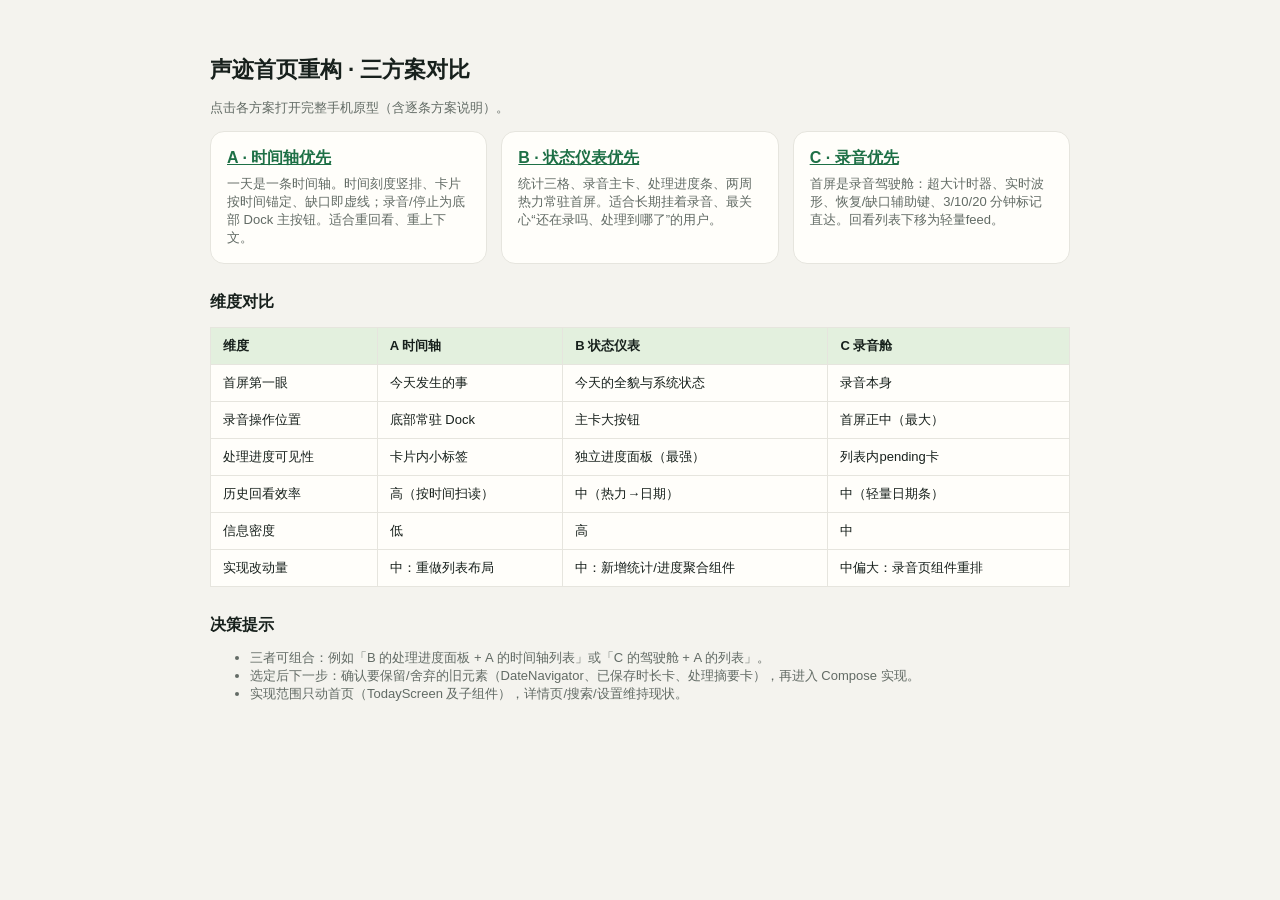
==== design/prototypes/home-redesign/index.html @ a59a0161 "设计：首页重构三方案原型（时间轴/状态仪表/录音舱） 静态 HTML 手机原型 + 对比决策页，供选择后进入 Compose 实现； 实现范围届时仅限 TodayScreen 及其子组件" ====
<!DOCTYPE html>
<html lang="zh-CN">
<head>
<meta charset="UTF-8">
<title>声迹首页重构 · 方案对比与决策</title>
<style>
  body { font-family: "PingFang SC", "Noto Sans SC", sans-serif; background:#F4F3EE; color:#17201C;
    max-width: 860px; margin: 0 auto; padding: 40px 20px; }
  h1 { font-size: 22px; } h2 { font-size: 16px; margin-top: 28px; }
  table { border-collapse: collapse; width: 100%; margin-top: 12px; background: #FFFEFA; font-size: 13px; }
  th, td { border: 1px solid #E6E5DE; padding: 9px 12px; text-align: left; vertical-align: top; }
  th { background: #E3F0DE; }
  a { color: #1E7046; font-weight: 600; }
  .cards { display: grid; grid-template-columns: repeat(3, 1fr); gap: 14px; margin-top: 14px; }
  .card { background:#FFFEFA; border:1px solid #E6E5DE; border-radius: 14px; padding: 16px; }
  .card b { display:block; margin-bottom: 6px; }
  .card p { font-size: 13px; color:#626B65; margin: 0; }
  .tip { font-size: 13px; color:#626B65; }
</style>
</head>
<body>
<h1>声迹首页重构 · 三方案对比</h1>
<p class="tip">点击各方案打开完整手机原型（含逐条方案说明）。</p>
<div class="cards">
  <div class="card"><b><a href="proposal-A-timeline.html">A · 时间轴优先</a></b>
    <p>一天是一条时间轴。时间刻度竖排、卡片按时间锚定、缺口即虚线；录音/停止为底部 Dock 主按钮。适合重回看、重上下文。</p></div>
  <div class="card"><b><a href="proposal-B-dashboard.html">B · 状态仪表优先</a></b>
    <p>统计三格、录音主卡、处理进度条、两周热力常驻首屏。适合长期挂着录音、最关心“还在录吗、处理到哪了”的用户。</p></div>
  <div class="card"><b><a href="proposal-C-recorder.html">C · 录音优先</a></b>
    <p>首屏是录音驾驶舱：超大计时器、实时波形、恢复/缺口辅助键、3/10/20 分钟标记直达。回看列表下移为轻量feed。</p></div>
</div>
<h2>维度对比</h2>
<table>
  <tr><th>维度</th><th>A 时间轴</th><th>B 状态仪表</th><th>C 录音舱</th></tr>
  <tr><td>首屏第一眼</td><td>今天发生的事</td><td>今天的全貌与系统状态</td><td>录音本身</td></tr>
  <tr><td>录音操作位置</td><td>底部常驻 Dock</td><td>主卡大按钮</td><td>首屏正中（最大）</td></tr>
  <tr><td>处理进度可见性</td><td>卡片内小标签</td><td>独立进度面板（最强）</td><td>列表内pending卡</td></tr>
  <tr><td>历史回看效率</td><td>高（按时间扫读）</td><td>中（热力→日期）</td><td>中（轻量日期条）</td></tr>
  <tr><td>信息密度</td><td>低</td><td>高</td><td>中</td></tr>
  <tr><td>实现改动量</td><td>中：重做列表布局</td><td>中：新增统计/进度聚合组件</td><td>中偏大：录音页组件重排</td></tr>
</table>
<h2>决策提示</h2>
<ul class="tip">
  <li>三者可组合：例如「B 的处理进度面板 + A 的时间轴列表」或「C 的驾驶舱 + A 的列表」。</li>
  <li>选定后下一步：确认要保留/舍弃的旧元素（DateNavigator、已保存时长卡、处理摘要卡），再进入 Compose 实现。</li>
  <li>实现范围只动首页（TodayScreen 及子组件），详情页/搜索/设置维持现状。</li>
</ul>
</body>
</html>
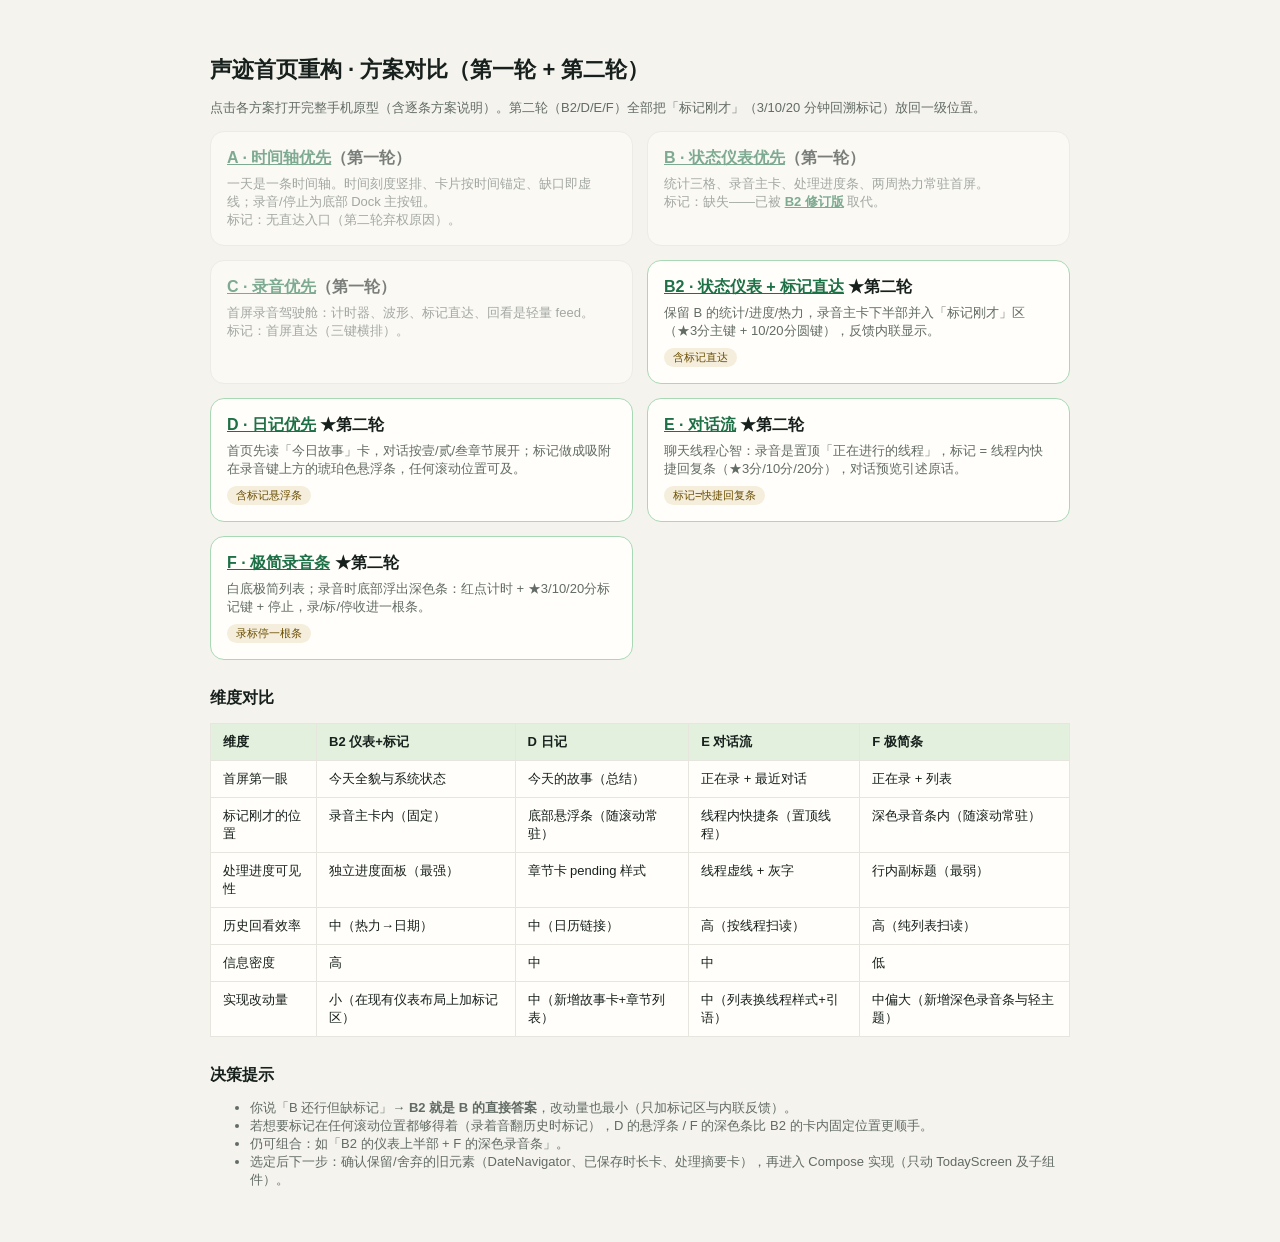
==== commit d6da7cda: "设计：首页重构第二轮方案（B2/D/E/F），全部补回「标记刚才」一级入口 - B2：B 的修订版，录音主卡并入琥珀色标记区（★3分主键+10/20分圆键）与内联反馈 - D 日记优先：今日故事卡+章" ====
--- a/design/prototypes/home-redesign/index.html
+++ b/design/prototypes/home-redesign/index.html
@@ -11,39 +11,55 @@
   th, td { border: 1px solid #E6E5DE; padding: 9px 12px; text-align: left; vertical-align: top; }
   th { background: #E3F0DE; }
   a { color: #1E7046; font-weight: 600; }
-  .cards { display: grid; grid-template-columns: repeat(3, 1fr); gap: 14px; margin-top: 14px; }
+  .cards { display: grid; grid-template-columns: repeat(2, 1fr); gap: 14px; margin-top: 14px; }
   .card { background:#FFFEFA; border:1px solid #E6E5DE; border-radius: 14px; padding: 16px; }
   .card b { display:block; margin-bottom: 6px; }
   .card p { font-size: 13px; color:#626B65; margin: 0; }
+  .card.new { border-color: #A9D8B4; }
+  .card .mk { display:inline-block; margin-top:8px; background:#F6EEDC; color:#694E00; border-radius:999px; padding:2px 9px; font-size:11px; }
   .tip { font-size: 13px; color:#626B65; }
+  .deprecated { opacity: .55; }
 </style>
 </head>
 <body>
-<h1>声迹首页重构 · 三方案对比</h1>
-<p class="tip">点击各方案打开完整手机原型（含逐条方案说明）。</p>
+<h1>声迹首页重构 · 方案对比（第一轮 + 第二轮）</h1>
+<p class="tip">点击各方案打开完整手机原型（含逐条方案说明）。第二轮（B2/D/E/F）全部把「标记刚才」（3/10/20 分钟回溯标记）放回一级位置。</p>
+
 <div class="cards">
-  <div class="card"><b><a href="proposal-A-timeline.html">A · 时间轴优先</a></b>
-    <p>一天是一条时间轴。时间刻度竖排、卡片按时间锚定、缺口即虚线；录音/停止为底部 Dock 主按钮。适合重回看、重上下文。</p></div>
-  <div class="card"><b><a href="proposal-B-dashboard.html">B · 状态仪表优先</a></b>
-    <p>统计三格、录音主卡、处理进度条、两周热力常驻首屏。适合长期挂着录音、最关心“还在录吗、处理到哪了”的用户。</p></div>
-  <div class="card"><b><a href="proposal-C-recorder.html">C · 录音优先</a></b>
-    <p>首屏是录音驾驶舱：超大计时器、实时波形、恢复/缺口辅助键、3/10/20 分钟标记直达。回看列表下移为轻量feed。</p></div>
+  <div class="card deprecated"><b><a href="proposal-A-timeline.html">A · 时间轴优先</a>（第一轮）</b>
+    <p>一天是一条时间轴。时间刻度竖排、卡片按时间锚定、缺口即虚线；录音/停止为底部 Dock 主按钮。<br>标记：无直达入口（第二轮弃权原因）。</p></div>
+  <div class="card deprecated"><b><a href="proposal-B-dashboard.html">B · 状态仪表优先</a>（第一轮）</b>
+    <p>统计三格、录音主卡、处理进度条、两周热力常驻首屏。<br>标记：缺失——已被 <a href="proposal-B2-dashboard-markers.html">B2 修订版</a> 取代。</p></div>
+  <div class="card deprecated"><b><a href="proposal-C-recorder.html">C · 录音优先</a>（第一轮）</b>
+    <p>首屏录音驾驶舱：计时器、波形、标记直达、回看是轻量 feed。<br>标记：首屏直达（三键横排）。</p></div>
+
+  <div class="card new"><b><a href="proposal-B2-dashboard-markers.html">B2 · 状态仪表 + 标记直达</a> ★第二轮</b>
+    <p>保留 B 的统计/进度/热力，录音主卡下半部并入「标记刚才」区（★3分主键 + 10/20分圆键），反馈内联显示。</p><span class="mk">含标记直达</span></div>
+  <div class="card new"><b><a href="proposal-D-journal.html">D · 日记优先</a> ★第二轮</b>
+    <p>首页先读「今日故事」卡，对话按壹/贰/叁章节展开；标记做成吸附在录音键上方的琥珀色悬浮条，任何滚动位置可及。</p><span class="mk">含标记悬浮条</span></div>
+  <div class="card new"><b><a href="proposal-E-chat.html">E · 对话流</a> ★第二轮</b>
+    <p>聊天线程心智：录音是置顶「正在进行的线程」，标记 = 线程内快捷回复条（★3分/10分/20分），对话预览引述原话。</p><span class="mk">标记=快捷回复条</span></div>
+  <div class="card new"><b><a href="proposal-F-minimal.html">F · 极简录音条</a> ★第二轮</b>
+    <p>白底极简列表；录音时底部浮出深色条：红点计时 + ★3/10/20分标记键 + 停止，录/标/停收进一根条。</p><span class="mk">录标停一根条</span></div>
 </div>
+
 <h2>维度对比</h2>
 <table>
-  <tr><th>维度</th><th>A 时间轴</th><th>B 状态仪表</th><th>C 录音舱</th></tr>
-  <tr><td>首屏第一眼</td><td>今天发生的事</td><td>今天的全貌与系统状态</td><td>录音本身</td></tr>
-  <tr><td>录音操作位置</td><td>底部常驻 Dock</td><td>主卡大按钮</td><td>首屏正中（最大）</td></tr>
-  <tr><td>处理进度可见性</td><td>卡片内小标签</td><td>独立进度面板（最强）</td><td>列表内pending卡</td></tr>
-  <tr><td>历史回看效率</td><td>高（按时间扫读）</td><td>中（热力→日期）</td><td>中（轻量日期条）</td></tr>
-  <tr><td>信息密度</td><td>低</td><td>高</td><td>中</td></tr>
-  <tr><td>实现改动量</td><td>中：重做列表布局</td><td>中：新增统计/进度聚合组件</td><td>中偏大：录音页组件重排</td></tr>
+  <tr><th>维度</th><th>B2 仪表+标记</th><th>D 日记</th><th>E 对话流</th><th>F 极简条</th></tr>
+  <tr><td>首屏第一眼</td><td>今天全貌与系统状态</td><td>今天的故事（总结）</td><td>正在录 + 最近对话</td><td>正在录 + 列表</td></tr>
+  <tr><td>标记刚才的位置</td><td>录音主卡内（固定）</td><td>底部悬浮条（随滚动常驻）</td><td>线程内快捷条（置顶线程）</td><td>深色录音条内（随滚动常驻）</td></tr>
+  <tr><td>处理进度可见性</td><td>独立进度面板（最强）</td><td>章节卡 pending 样式</td><td>线程虚线 + 灰字</td><td>行内副标题（最弱）</td></tr>
+  <tr><td>历史回看效率</td><td>中（热力→日期）</td><td>中（日历链接）</td><td>高（按线程扫读）</td><td>高（纯列表扫读）</td></tr>
+  <tr><td>信息密度</td><td>高</td><td>中</td><td>中</td><td>低</td></tr>
+  <tr><td>实现改动量</td><td>小（在现有仪表布局上加标记区）</td><td>中（新增故事卡+章节列表）</td><td>中（列表换线程样式+引语）</td><td>中偏大（新增深色录音条与轻主题）</td></tr>
 </table>
+
 <h2>决策提示</h2>
 <ul class="tip">
-  <li>三者可组合：例如「B 的处理进度面板 + A 的时间轴列表」或「C 的驾驶舱 + A 的列表」。</li>
-  <li>选定后下一步：确认要保留/舍弃的旧元素（DateNavigator、已保存时长卡、处理摘要卡），再进入 Compose 实现。</li>
-  <li>实现范围只动首页（TodayScreen 及子组件），详情页/搜索/设置维持现状。</li>
+  <li>你说「B 还行但缺标记」→ <b>B2 就是 B 的直接答案</b>，改动量也最小（只加标记区与内联反馈）。</li>
+  <li>若想要标记在任何滚动位置都够得着（录着音翻历史时标记），D 的悬浮条 / F 的深色条比 B2 的卡内固定位置更顺手。</li>
+  <li>仍可组合：如「B2 的仪表上半部 + F 的深色录音条」。</li>
+  <li>选定后下一步：确认保留/舍弃的旧元素（DateNavigator、已保存时长卡、处理摘要卡），再进入 Compose 实现（只动 TodayScreen 及子组件）。</li>
 </ul>
 </body>
 </html>
